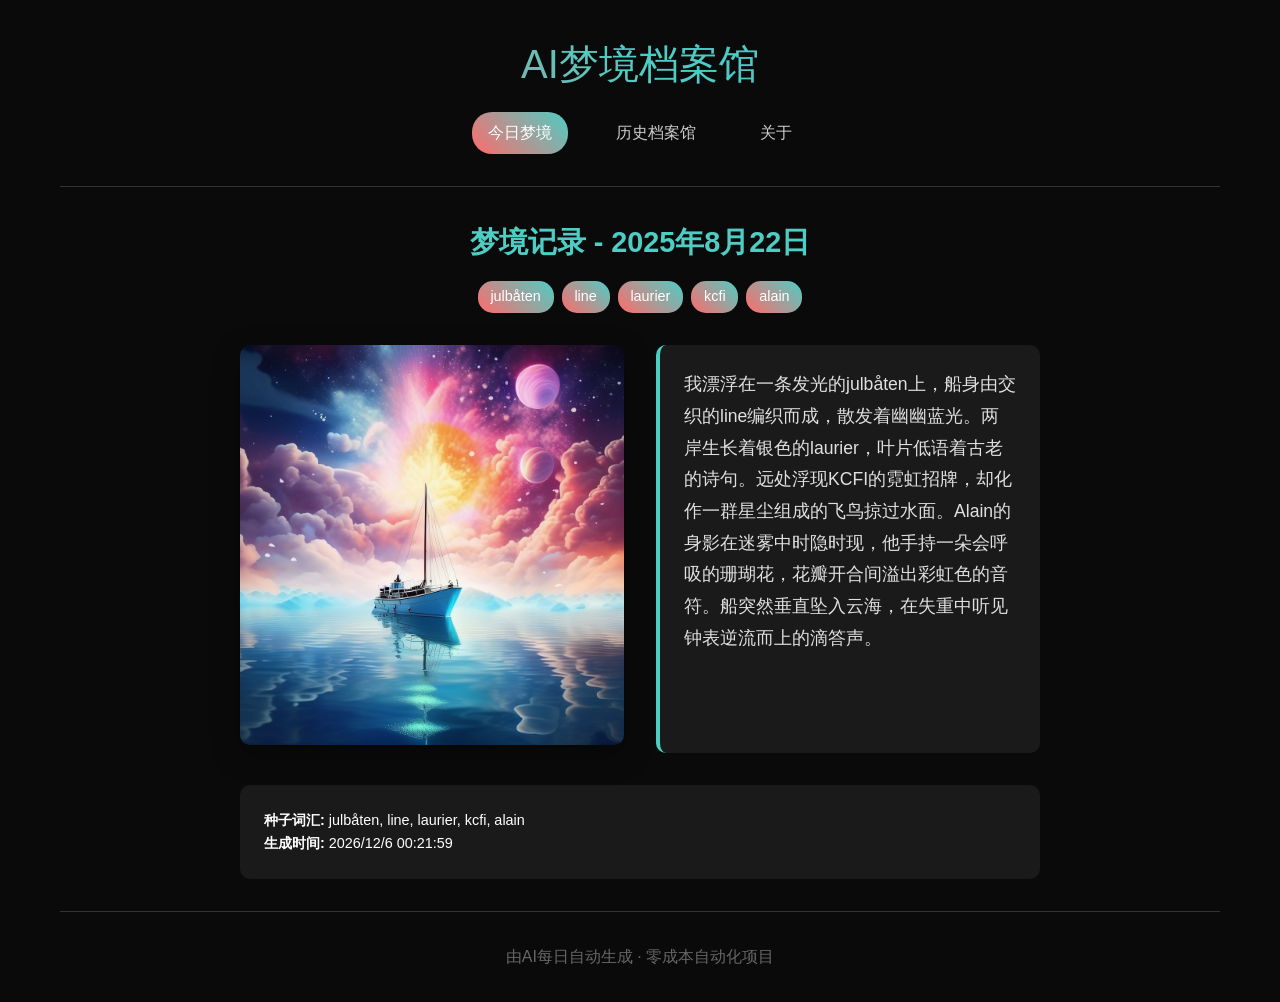
==== index.html @ 32ec64bd "初始版本提交：AI梦境档案馆" ====
<!DOCTYPE html>
<html lang="zh-CN">
<head>
    <meta charset="UTF-8">
    <meta name="viewport" content="width=device-width, initial-scale=1.0">
    <title>AI梦境档案馆 - 今日梦境</title>
    <link rel="stylesheet" href="styles.css">
</head>
<body>
    <div class="container">
        <header>
            <h1>AI梦境档案馆</h1>
            <nav>
                <a href="index.html" class="active">今日梦境</a>
                <a href="archive.html">历史档案馆</a>
                <a href="about.html">关于</a>
            </nav>
        </header>

        <main>
            <div id="loading" class="loading">
                <div class="spinner"></div>
                <p>正在加载今日梦境...</p>
            </div>

            <div id="dream-container" class="dream-container hidden">
                <div class="dream-header">
                    <h2 id="dream-date">今日梦境</h2>
                    <div class="seeds" id="dream-seeds"></div>
                </div>

                <div class="dream-content">
                    <div class="dream-image">
                        <img id="dream-img" src="" alt="今日梦境图像">
                    </div>
                    <div class="dream-text">
                        <p id="dream-text"></p>
                    </div>
                </div>

                <div class="dream-meta">
                    <p><strong>种子词汇:</strong> <span id="seeds-list"></span></p>
                    <p><strong>生成时间:</strong> <span id="generation-time"></span></p>
                </div>
            </div>

            <div id="error-message" class="error-message hidden">
                <p>无法加载梦境数据，请稍后再试。</p>
            </div>
        </main>

        <footer>
            <p>由AI每日自动生成 · 零成本自动化项目</p>
        </footer>
    </div>

    <script src="main.js"></script>
</body>
</html>
---- styles.css ----
/* 全局样式 */
* {
    margin: 0;
    padding: 0;
    box-sizing: border-box;
}

body {
    font-family: -apple-system, BlinkMacSystemFont, 'Segoe UI', Roboto, Oxygen, Ubuntu, Cantarell, sans-serif;
    background-color: #0a0a0a;
    color: #ffffff;
    line-height: 1.6;
    min-height: 100vh;
}

.container {
    max-width: 1200px;
    margin: 0 auto;
    padding: 0 20px;
    min-height: 100vh;
    display: flex;
    flex-direction: column;
}

/* 头部导航 */
header {
    padding: 2rem 0;
    text-align: center;
    border-bottom: 1px solid #333;
}

header h1 {
    font-size: 2.5rem;
    font-weight: 300;
    margin-bottom: 1rem;
    background: linear-gradient(45deg, #ff6b6b, #4ecdc4, #45b7d1);
    -webkit-background-clip: text;
    -webkit-text-fill-color: transparent;
    background-clip: text;
}

nav {
    display: flex;
    justify-content: center;
    gap: 2rem;
    flex-wrap: wrap;
}

nav a {
    color: #ccc;
    text-decoration: none;
    padding: 0.5rem 1rem;
    border-radius: 20px;
    transition: all 0.3s ease;
}

nav a:hover,
nav a.active {
    color: #fff;
    background: linear-gradient(45deg, #ff6b6b, #4ecdc4);
}

/* 主要内容区域 */
main {
    flex: 1;
    padding: 2rem 0;
}

/* 加载状态 */
.loading {
    text-align: center;
    padding: 3rem;
}

.spinner {
    width: 40px;
    height: 40px;
    border: 4px solid #333;
    border-top: 4px solid #4ecdc4;
    border-radius: 50%;
    animation: spin 1s linear infinite;
    margin: 0 auto 1rem;
}

@keyframes spin {
    0% { transform: rotate(0deg); }
    100% { transform: rotate(360deg); }
}

/* 错误和空状态消息 */
.error-message,
.empty-message {
    text-align: center;
    padding: 3rem;
    color: #ff6b6b;
}

/* 今日梦境样式 */
.dream-container {
    max-width: 800px;
    margin: 0 auto;
}

.dream-header {
    text-align: center;
    margin-bottom: 2rem;
}

.dream-header h2 {
    font-size: 1.8rem;
    margin-bottom: 1rem;
    color: #4ecdc4;
}

.seeds {
    display: flex;
    justify-content: center;
    gap: 0.5rem;
    flex-wrap: wrap;
}

.seed-tag {
    background: linear-gradient(45deg, #ff6b6b, #4ecdc4);
    color: white;
    padding: 0.3rem 0.8rem;
    border-radius: 15px;
    font-size: 0.9rem;
    font-weight: 500;
}

.dream-content {
    display: grid;
    grid-template-columns: 1fr 1fr;
    gap: 2rem;
    margin-bottom: 2rem;
}

.dream-image img {
    width: 100%;
    height: 400px;
    object-fit: cover;
    border-radius: 10px;
    box-shadow: 0 10px 30px rgba(0, 0, 0, 0.3);
}

.dream-text {
    background: #1a1a1a;
    padding: 1.5rem;
    border-radius: 10px;
    border-left: 4px solid #4ecdc4;
}

.dream-text p {
    font-size: 1.1rem;
    line-height: 1.8;
    color: #e0e0e0;
}

.dream-meta {
    background: #1a1a1a;
    padding: 1.5rem;
    border-radius: 10px;
    font-size: 0.9rem;
}

/* 档案馆样式 */
.archive-header {
    text-align: center;
    margin-bottom: 2rem;
}

.archive-header h2 {
    font-size: 2rem;
    margin-bottom: 0.5rem;
    color: #4ecdc4;
}

.archive-header p {
    color: #ccc;
    font-size: 1.1rem;
}

.gallery-container {
    display: grid;
    grid-template-columns: repeat(auto-fill, minmax(300px, 1fr));
    gap: 2rem;
    padding: 1rem 0;
}

.dream-card {
    background: #1a1a1a;
    border-radius: 10px;
    overflow: hidden;
    transition: transform 0.3s ease, box-shadow 0.3s ease;
}

.dream-card:hover {
    transform: translateY(-5px);
    box-shadow: 0 15px 40px rgba(0, 0, 0, 0.4);
}

.card-image {
    position: relative;
    height: 200px;
    overflow: hidden;
}

.card-image img {
    width: 100%;
    height: 100%;
    object-fit: cover;
    transition: transform 0.3s ease;
}

.dream-card:hover .card-image img {
    transform: scale(1.05);
}

.card-overlay {
    position: absolute;
    top: 0;
    left: 0;
    right: 0;
    bottom: 0;
    background: linear-gradient(to top, rgba(0, 0, 0, 0.8), transparent);
    display: flex;
    align-items: flex-end;
    padding: 1rem;
}

.card-date {
    color: white;
    font-weight: 500;
    font-size: 0.9rem;
}

.card-content {
    padding: 1.5rem;
}

.card-content h3 {
    font-size: 1.2rem;
    margin-bottom: 0.5rem;
    color: #4ecdc4;
}

.card-seeds {
    display: flex;
    gap: 0.3rem;
    flex-wrap: wrap;
    margin-bottom: 1rem;
}

.card-seeds .seed-tag {
    font-size: 0.8rem;
    padding: 0.2rem 0.6rem;
}

.card-preview {
    color: #ccc;
    font-size: 0.9rem;
    margin-bottom: 1rem;
    line-height: 1.5;
}

.view-details {
    background: linear-gradient(45deg, #ff6b6b, #4ecdc4);
    color: white;
    border: none;
    padding: 0.5rem 1rem;
    border-radius: 20px;
    cursor: pointer;
    font-size: 0.9rem;
    transition: opacity 0.3s ease;
}

.view-details:hover {
    opacity: 0.9;
}

/* 关于页面样式 */
.about-content {
    max-width: 800px;
    margin: 0 auto;
}

.about-content h2 {
    font-size: 2rem;
    margin-bottom: 2rem;
    color: #4ecdc4;
    text-align: center;
}

.about-content section {
    margin-bottom: 2rem;
    background: #1a1a1a;
    padding: 1.5rem;
    border-radius: 10px;
}

.about-content h3 {
    color: #4ecdc4;
    margin-bottom: 1rem;
    font-size: 1.3rem;
}

.about-content p,
.about-content li {
    color: #e0e0e0;
    line-height: 1.6;
}

.about-content ul,
.about-content ol {
    padding-left: 1.5rem;
}

.about-content li {
    margin-bottom: 0.5rem;
}

.about-content a {
    color: #4ecdc4;
    text-decoration: none;
}

.about-content a:hover {
    text-decoration: underline;
}

/* 页脚 */
footer {
    text-align: center;
    padding: 2rem 0;
    margin-top: auto;
    border-top: 1px solid #333;
    color: #666;
}

/* 工具类 */
.hidden {
    display: none !important;
}

/* 响应式设计 */
@media (max-width: 768px) {
    .container {
        padding: 0 15px;
    }
    
    header h1 {
        font-size: 2rem;
    }
    
    nav {
        gap: 1rem;
    }
    
    .dream-content {
        grid-template-columns: 1fr;
        gap: 1.5rem;
    }
    
    .dream-image img {
        height: 300px;
    }
    
    .gallery-container {
        grid-template-columns: 1fr;
        gap: 1.5rem;
    }
    
    .about-content section {
        padding: 1rem;
    }
}

@media (max-width: 480px) {
    header h1 {
        font-size: 1.8rem;
    }
    
    nav {
        flex-direction: column;
        align-items: center;
    }
    
    .dream-image img {
        height: 250px;
    }
    
    .dream-text,
    .dream-meta {
        padding: 1rem;
    }
}
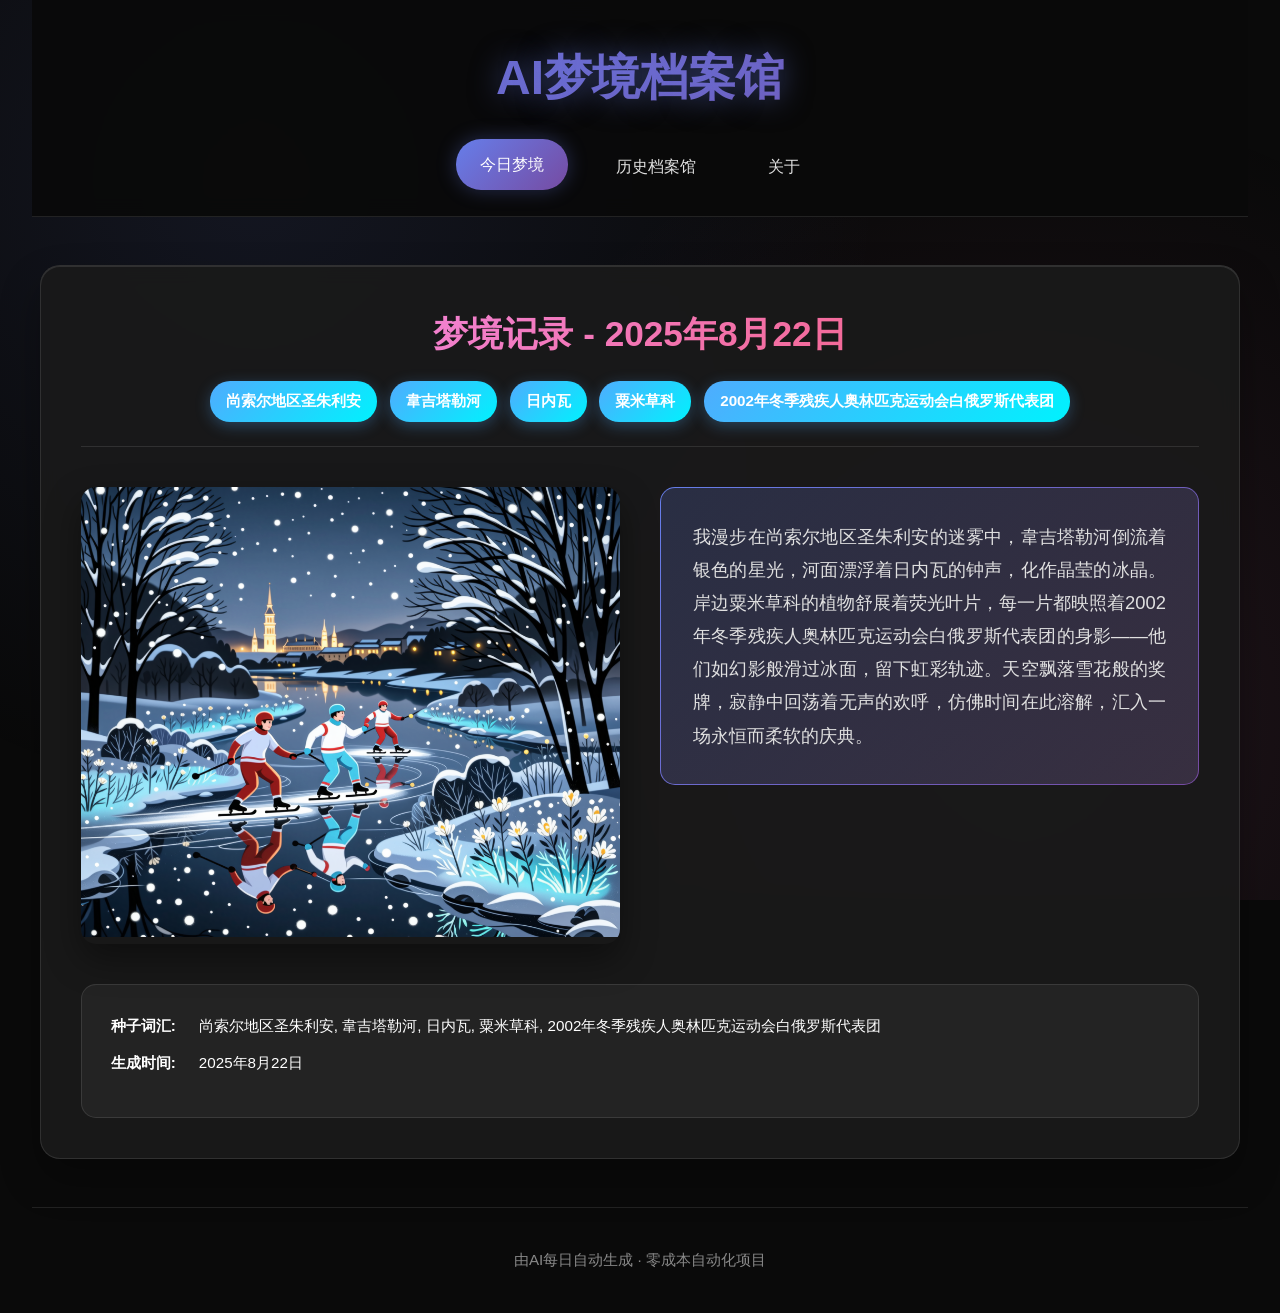
==== commit e1c0982b: "修改缓存控制、词汇生成" ====
--- a/index.html
+++ b/index.html
@@ -3,7 +3,7 @@
 <head>
     <meta charset="UTF-8">
     <meta name="viewport" content="width=device-width, initial-scale=1.0">
-    <title>AI梦境档案馆 - 今日梦境</title>
+    <title>AI梦境档案馆</title>
     <link rel="stylesheet" href="styles.css">
 </head>
 <body>
@@ -20,7 +20,7 @@
         <main>
             <div id="loading" class="loading">
                 <div class="spinner"></div>
-                <p>正在加载今日梦境...</p>
+                <p>正在加载梦境...</p>
             </div>
 
             <div id="dream-container" class="dream-container hidden">
--- a/styles.css
+++ b/styles.css
@@ -1,90 +1,185 @@
-/* 全局样式 */
+/* 全局样式重置和基础设置 */
 * {
     margin: 0;
     padding: 0;
     box-sizing: border-box;
 }
 
+:root {
+    --primary-gradient: linear-gradient(135deg, #667eea 0%, #764ba2 100%);
+    --secondary-gradient: linear-gradient(135deg, #f093fb 0%, #f5576c 100%);
+    --accent-gradient: linear-gradient(135deg, #4facfe 0%, #00f2fe 100%);
+    --dark-bg: #0a0a0a;
+    --darker-bg: #050505;
+    --card-bg: rgba(26, 26, 26, 0.95);
+    --text-primary: #ffffff;
+    --text-secondary: #e0e0e0;
+    --text-muted: #888;
+    --border-color: rgba(255, 255, 255, 0.1);
+    --shadow-glow: 0 0 20px rgba(102, 126, 234, 0.3);
+    --transition: all 0.3s cubic-bezier(0.4, 0, 0.2, 1);
+}
+
 body {
-    font-family: -apple-system, BlinkMacSystemFont, 'Segoe UI', Roboto, Oxygen, Ubuntu, Cantarell, sans-serif;
-    background-color: #0a0a0a;
-    color: #ffffff;
+    font-family: 'Inter', -apple-system, BlinkMacSystemFont, 'Segoe UI', Roboto, Oxygen, Ubuntu, Cantarell, sans-serif;
+    background: var(--dark-bg);
+    color: var(--text-primary);
     line-height: 1.6;
     min-height: 100vh;
-}
-
+    overflow-x: hidden;
+}
+
+/* 背景动画效果 */
+body::before {
+    content: '';
+    position: fixed;
+    top: 0;
+    left: 0;
+    width: 100%;
+    height: 100%;
+    background: 
+        radial-gradient(circle at 20% 20%, rgba(102, 126, 234, 0.1) 0%, transparent 50%),
+        radial-gradient(circle at 80% 80%, rgba(244, 114, 182, 0.1) 0%, transparent 50%);
+    z-index: -1;
+    animation: float 20s ease-in-out infinite;
+}
+
+@keyframes float {
+    0%, 100% { transform: translateY(0px) rotate(0deg); }
+    50% { transform: translateY(-20px) rotate(180deg); }
+}
+
+/* 容器样式 */
 .container {
-    max-width: 1200px;
+    max-width: 1400px;
     margin: 0 auto;
-    padding: 0 20px;
+    padding: 0 2rem;
     min-height: 100vh;
     display: flex;
     flex-direction: column;
 }
 
-/* 头部导航 */
+/* 头部导航 - 现代化设计 */
 header {
-    padding: 2rem 0;
+    padding: 2.5rem 0 1.5rem;
     text-align: center;
-    border-bottom: 1px solid #333;
+    border-bottom: 1px solid var(--border-color);
+    background: rgba(10, 10, 10, 0.95);
+    backdrop-filter: blur(10px);
+    position: sticky;
+    top: 0;
+    z-index: 1000;
 }
 
 header h1 {
-    font-size: 2.5rem;
-    font-weight: 300;
-    margin-bottom: 1rem;
-    background: linear-gradient(45deg, #ff6b6b, #4ecdc4, #45b7d1);
+    font-size: 3rem;
+    font-weight: 800;
+    margin-bottom: 1.5rem;
+    background: var(--primary-gradient);
     -webkit-background-clip: text;
     -webkit-text-fill-color: transparent;
     background-clip: text;
+    text-shadow: 0 0 30px rgba(102, 126, 234, 0.5);
+    animation: glow 2s ease-in-out infinite alternate;
+}
+
+@keyframes glow {
+    from { text-shadow: 0 0 20px rgba(102, 126, 234, 0.5); }
+    to { text-shadow: 0 0 30px rgba(102, 126, 234, 0.8), 0 0 40px rgba(102, 126, 234, 0.6); }
 }
 
 nav {
     display: flex;
     justify-content: center;
-    gap: 2rem;
+    gap: 1.5rem;
     flex-wrap: wrap;
 }
 
 nav a {
-    color: #ccc;
+    color: var(--text-secondary);
     text-decoration: none;
-    padding: 0.5rem 1rem;
-    border-radius: 20px;
-    transition: all 0.3s ease;
+    padding: 0.8rem 1.5rem;
+    border-radius: 25px;
+    transition: var(--transition);
+    font-weight: 500;
+    position: relative;
+    overflow: hidden;
+}
+
+nav a::before {
+    content: '';
+    position: absolute;
+    top: 0;
+    left: -100%;
+    width: 100%;
+    height: 100%;
+    background: var(--primary-gradient);
+    transition: var(--transition);
+    z-index: -1;
+}
+
+nav a:hover::before,
+nav a.active::before {
+    left: 0;
 }
 
 nav a:hover,
 nav a.active {
-    color: #fff;
-    background: linear-gradient(45deg, #ff6b6b, #4ecdc4);
+    color: var(--text-primary);
+    transform: translateY(-2px);
+    box-shadow: var(--shadow-glow);
 }
 
 /* 主要内容区域 */
 main {
     flex: 1;
-    padding: 2rem 0;
-}
-
-/* 加载状态 */
+    padding: 3rem 0;
+}
+
+/* 加载状态 - 现代化设计 */
 .loading {
     text-align: center;
-    padding: 3rem;
+    padding: 4rem 2rem;
 }
 
 .spinner {
-    width: 40px;
-    height: 40px;
-    border: 4px solid #333;
-    border-top: 4px solid #4ecdc4;
+    width: 60px;
+    height: 60px;
+    border: 3px solid rgba(255, 255, 255, 0.1);
+    border-top: 3px solid var(--text-primary);
     border-radius: 50%;
     animation: spin 1s linear infinite;
-    margin: 0 auto 1rem;
+    margin: 0 auto 1.5rem;
+    position: relative;
+}
+
+.spinner::after {
+    content: '';
+    position: absolute;
+    top: -5px;
+    left: -5px;
+    right: -5px;
+    bottom: -5px;
+    border: 2px solid transparent;
+    border-top: 2px solid rgba(102, 126, 234, 0.5);
+    border-radius: 50%;
+    animation: spin 2s linear infinite;
 }
 
 @keyframes spin {
     0% { transform: rotate(0deg); }
     100% { transform: rotate(360deg); }
+}
+
+.loading p {
+    font-size: 1.2rem;
+    color: var(--text-secondary);
+    animation: pulse 2s ease-in-out infinite;
+}
+
+@keyframes pulse {
+    0%, 100% { opacity: 1; }
+    50% { opacity: 0.7; }
 }
 
 /* 错误和空状态消息 */
@@ -93,115 +188,216 @@
     text-align: center;
     padding: 3rem;
     color: #ff6b6b;
-}
-
-/* 今日梦境样式 */
+    background: rgba(255, 107, 107, 0.1);
+    border-radius: 15px;
+    border: 1px solid rgba(255, 107, 107, 0.3);
+}
+
+/* 今日梦境样式 - 现代化设计 */
 .dream-container {
-    max-width: 800px;
+    max-width: 1200px;
     margin: 0 auto;
+    background: var(--card-bg);
+    border-radius: 20px;
+    padding: 2.5rem;
+    box-shadow: 
+        0 20px 40px rgba(0, 0, 0, 0.3),
+        inset 0 1px 0 rgba(255, 255, 255, 0.1);
+    backdrop-filter: blur(10px);
+    border: 1px solid var(--border-color);
+    animation: fadeInUp 0.8s ease-out;
+}
+
+@keyframes fadeInUp {
+    from {
+        opacity: 0;
+        transform: translateY(30px);
+    }
+    to {
+        opacity: 1;
+        transform: translateY(0);
+    }
 }
 
 .dream-header {
     text-align: center;
-    margin-bottom: 2rem;
+    margin-bottom: 2.5rem;
+    padding-bottom: 1.5rem;
+    border-bottom: 1px solid var(--border-color);
 }
 
 .dream-header h2 {
-    font-size: 1.8rem;
-    margin-bottom: 1rem;
-    color: #4ecdc4;
+    font-size: 2.2rem;
+    margin-bottom: 1.2rem;
+    background: var(--secondary-gradient);
+    -webkit-background-clip: text;
+    -webkit-text-fill-color: transparent;
+    background-clip: text;
+    font-weight: 700;
 }
 
 .seeds {
     display: flex;
     justify-content: center;
-    gap: 0.5rem;
+    gap: 0.8rem;
     flex-wrap: wrap;
 }
 
 .seed-tag {
-    background: linear-gradient(45deg, #ff6b6b, #4ecdc4);
+    background: var(--accent-gradient);
     color: white;
-    padding: 0.3rem 0.8rem;
-    border-radius: 15px;
-    font-size: 0.9rem;
-    font-weight: 500;
+    padding: 0.5rem 1rem;
+    border-radius: 20px;
+    font-size: 0.95rem;
+    font-weight: 600;
+    transition: var(--transition);
+    cursor: pointer;
+    box-shadow: 0 4px 15px rgba(79, 172, 254, 0.3);
+}
+
+.seed-tag:hover {
+    transform: translateY(-2px);
+    box-shadow: 0 6px 20px rgba(79, 172, 254, 0.5);
 }
 
 .dream-content {
     display: grid;
     grid-template-columns: 1fr 1fr;
-    gap: 2rem;
-    margin-bottom: 2rem;
+    gap: 2.5rem;
+    margin-bottom: 2.5rem;
+    align-items: start;
+}
+
+.dream-image {
+    position: relative;
+    overflow: hidden;
+    border-radius: 15px;
+    box-shadow: 0 15px 35px rgba(0, 0, 0, 0.4);
+    transition: var(--transition);
+}
+
+.dream-image:hover {
+    transform: translateY(-5px);
+    box-shadow: 0 20px 45px rgba(0, 0, 0, 0.5);
 }
 
 .dream-image img {
     width: 100%;
-    height: 400px;
+    height: 450px;
     object-fit: cover;
-    border-radius: 10px;
-    box-shadow: 0 10px 30px rgba(0, 0, 0, 0.3);
+    transition: transform 0.3s ease;
+}
+
+.dream-image:hover img {
+    transform: scale(1.05);
 }
 
 .dream-text {
-    background: #1a1a1a;
-    padding: 1.5rem;
-    border-radius: 10px;
-    border-left: 4px solid #4ecdc4;
+    background: rgba(255, 255, 255, 0.05);
+    padding: 2rem;
+    border-radius: 15px;
+    border-left: 4px solid transparent;
+    background: linear-gradient(145deg, rgba(26, 26, 26, 0.8), rgba(40, 40, 40, 0.8)) padding-box,
+                var(--primary-gradient) border-box;
+    border: 1px solid transparent;
 }
 
 .dream-text p {
-    font-size: 1.1rem;
+    font-size: 1.15rem;
     line-height: 1.8;
-    color: #e0e0e0;
+    color: var(--text-secondary);
+    text-align: justify;
 }
 
 .dream-meta {
-    background: #1a1a1a;
-    padding: 1.5rem;
-    border-radius: 10px;
-    font-size: 0.9rem;
-}
-
-/* 档案馆样式 */
+    background: rgba(255, 255, 255, 0.05);
+    padding: 1.8rem;
+    border-radius: 15px;
+    font-size: 0.95rem;
+    border: 1px solid var(--border-color);
+}
+
+.dream-meta p {
+    margin-bottom: 0.8rem;
+    display: flex;
+    align-items: center;
+}
+
+.dream-meta strong {
+    color: var(--text-primary);
+    margin-right: 0.5rem;
+    min-width: 80px;
+}
+
+/* 档案馆样式 - 现代化设计 */
 .archive-header {
     text-align: center;
-    margin-bottom: 2rem;
+    margin-bottom: 3rem;
+    padding: 2rem;
+    background: var(--card-bg);
+    border-radius: 20px;
+    border: 1px solid var(--border-color);
 }
 
 .archive-header h2 {
-    font-size: 2rem;
-    margin-bottom: 0.5rem;
-    color: #4ecdc4;
+    font-size: 2.5rem;
+    margin-bottom: 1rem;
+    background: var(--primary-gradient);
+    -webkit-background-clip: text;
+    -webkit-text-fill-color: transparent;
+    background-clip: text;
+    font-weight: 800;
 }
 
 .archive-header p {
-    color: #ccc;
-    font-size: 1.1rem;
+    color: var(--text-secondary);
+    font-size: 1.2rem;
+    opacity: 0.9;
 }
 
 .gallery-container {
     display: grid;
-    grid-template-columns: repeat(auto-fill, minmax(300px, 1fr));
+    grid-template-columns: repeat(auto-fill, minmax(350px, 1fr));
     gap: 2rem;
     padding: 1rem 0;
 }
 
 .dream-card {
-    background: #1a1a1a;
-    border-radius: 10px;
+    background: var(--card-bg);
+    border-radius: 20px;
     overflow: hidden;
-    transition: transform 0.3s ease, box-shadow 0.3s ease;
+    transition: var(--transition);
+    border: 1px solid var(--border-color);
+    position: relative;
+}
+
+.dream-card::before {
+    content: '';
+    position: absolute;
+    top: 0;
+    left: 0;
+    right: 0;
+    bottom: 0;
+    background: var(--primary-gradient);
+    opacity: 0;
+    transition: var(--transition);
+    z-index: 1;
 }
 
 .dream-card:hover {
-    transform: translateY(-5px);
-    box-shadow: 0 15px 40px rgba(0, 0, 0, 0.4);
+    transform: translateY(-8px);
+    box-shadow: 
+        0 25px 50px rgba(0, 0, 0, 0.4),
+        var(--shadow-glow);
+}
+
+.dream-card:hover::before {
+    opacity: 0.1;
 }
 
 .card-image {
     position: relative;
-    height: 200px;
+    height: 250px;
     overflow: hidden;
 }
 
@@ -213,7 +409,7 @@
 }
 
 .dream-card:hover .card-image img {
-    transform: scale(1.05);
+    transform: scale(1.1);
 }
 
 .card-overlay {
@@ -225,116 +421,159 @@
     background: linear-gradient(to top, rgba(0, 0, 0, 0.8), transparent);
     display: flex;
     align-items: flex-end;
-    padding: 1rem;
+    padding: 1.5rem;
+    z-index: 2;
 }
 
 .card-date {
     color: white;
-    font-weight: 500;
-    font-size: 0.9rem;
+    font-weight: 600;
+    font-size: 1rem;
 }
 
 .card-content {
-    padding: 1.5rem;
+    padding: 2rem;
+    position: relative;
+    z-index: 2;
 }
 
 .card-content h3 {
-    font-size: 1.2rem;
-    margin-bottom: 0.5rem;
-    color: #4ecdc4;
+    font-size: 1.3rem;
+    margin-bottom: 1rem;
+    color: var(--text-primary);
+    font-weight: 700;
 }
 
 .card-seeds {
     display: flex;
-    gap: 0.3rem;
+    gap: 0.5rem;
     flex-wrap: wrap;
-    margin-bottom: 1rem;
+    margin-bottom: 1.2rem;
 }
 
 .card-seeds .seed-tag {
-    font-size: 0.8rem;
-    padding: 0.2rem 0.6rem;
+    font-size: 0.85rem;
+    padding: 0.3rem 0.8rem;
 }
 
 .card-preview {
-    color: #ccc;
-    font-size: 0.9rem;
-    margin-bottom: 1rem;
-    line-height: 1.5;
+    color: var(--text-secondary);
+    font-size: 0.95rem;
+    margin-bottom: 1.5rem;
+    line-height: 1.6;
+    display: -webkit-box;
+    -webkit-line-clamp: 3;
+    -webkit-box-orient: vertical;
+    overflow: hidden;
 }
 
 .view-details {
-    background: linear-gradient(45deg, #ff6b6b, #4ecdc4);
+    background: var(--primary-gradient);
     color: white;
     border: none;
-    padding: 0.5rem 1rem;
+    padding: 0.8rem 1.5rem;
+    border-radius: 25px;
+    cursor: pointer;
+    font-size: 0.95rem;
+    font-weight: 600;
+    transition: var(--transition);
+    width: 100%;
+}
+
+.view-details:hover {
+    transform: translateY(-2px);
+    box-shadow: 0 8px 25px rgba(102, 126, 234, 0.4);
+}
+
+/* 关于页面样式 - 现代化设计 */
+.about-content {
+    max-width: 900px;
+    margin: 0 auto;
+}
+
+.about-content h2 {
+    font-size: 2.8rem;
+    margin-bottom: 2.5rem;
+    background: var(--primary-gradient);
+    -webkit-background-clip: text;
+    -webkit-text-fill-color: transparent;
+    background-clip: text;
+    text-align: center;
+    font-weight: 800;
+}
+
+.about-content section {
+    margin-bottom: 2.5rem;
+    background: var(--card-bg);
+    padding: 2.5rem;
     border-radius: 20px;
-    cursor: pointer;
-    font-size: 0.9rem;
-    transition: opacity 0.3s ease;
-}
-
-.view-details:hover {
-    opacity: 0.9;
-}
-
-/* 关于页面样式 */
-.about-content {
-    max-width: 800px;
-    margin: 0 auto;
-}
-
-.about-content h2 {
-    font-size: 2rem;
-    margin-bottom: 2rem;
-    color: #4ecdc4;
-    text-align: center;
-}
-
-.about-content section {
-    margin-bottom: 2rem;
-    background: #1a1a1a;
-    padding: 1.5rem;
-    border-radius: 10px;
+    border: 1px solid var(--border-color);
+    transition: var(--transition);
+}
+
+.about-content section:hover {
+    transform: translateY(-3px);
+    box-shadow: 0 15px 35px rgba(0, 0, 0, 0.3);
 }
 
 .about-content h3 {
-    color: #4ecdc4;
-    margin-bottom: 1rem;
-    font-size: 1.3rem;
+    color: var(--text-primary);
+    margin-bottom: 1.5rem;
+    font-size: 1.5rem;
+    font-weight: 700;
+    background: var(--secondary-gradient);
+    -webkit-background-clip: text;
+    -webkit-text-fill-color: transparent;
+    background-clip: text;
 }
 
 .about-content p,
 .about-content li {
-    color: #e0e0e0;
-    line-height: 1.6;
+    color: var(--text-secondary);
+    line-height: 1.7;
+    font-size: 1.05rem;
 }
 
 .about-content ul,
 .about-content ol {
-    padding-left: 1.5rem;
+    padding-left: 2rem;
+    margin: 1rem 0;
 }
 
 .about-content li {
-    margin-bottom: 0.5rem;
+    margin-bottom: 0.8rem;
+    position: relative;
+}
+
+.about-content li::before {
+    content: '•';
+    color: #667eea;
+    font-weight: bold;
+    display: inline-block;
+    width: 1em;
+    margin-left: -1em;
 }
 
 .about-content a {
-    color: #4ecdc4;
+    color: #667eea;
     text-decoration: none;
+    transition: var(--transition);
+    font-weight: 600;
 }
 
 .about-content a:hover {
+    color: #764ba2;
     text-decoration: underline;
 }
 
-/* 页脚 */
+/* 页脚样式 */
 footer {
     text-align: center;
-    padding: 2rem 0;
+    padding: 2.5rem 0;
     margin-top: auto;
-    border-top: 1px solid #333;
-    color: #666;
+    border-top: 1px solid var(--border-color);
+    color: var(--text-muted);
+    font-size: 0.95rem;
 }
 
 /* 工具类 */
@@ -342,10 +581,46 @@
     display: none !important;
 }
 
+.fade-in {
+    animation: fadeIn 0.6s ease-out;
+}
+
+@keyframes fadeIn {
+    from { opacity: 0; }
+    to { opacity: 1; }
+}
+
 /* 响应式设计 */
+@media (max-width: 1024px) {
+    .container {
+        padding: 0 1.5rem;
+    }
+    
+    header h1 {
+        font-size: 2.5rem;
+    }
+    
+    .dream-content {
+        grid-template-columns: 1fr;
+        gap: 2rem;
+    }
+    
+    .dream-image img {
+        height: 400px;
+    }
+    
+    .gallery-container {
+        grid-template-columns: repeat(auto-fill, minmax(300px, 1fr));
+    }
+}
+
 @media (max-width: 768px) {
     .container {
-        padding: 0 15px;
+        padding: 0 1rem;
+    }
+    
+    header {
+        padding: 2rem 0 1rem;
     }
     
     header h1 {
@@ -356,13 +631,27 @@
         gap: 1rem;
     }
     
-    .dream-content {
-        grid-template-columns: 1fr;
-        gap: 1.5rem;
+    nav a {
+        padding: 0.6rem 1.2rem;
+        font-size: 0.9rem;
+    }
+    
+    .dream-container {
+        padding: 2rem;
+        margin: 0 1rem;
+    }
+    
+    .dream-header h2 {
+        font-size: 1.8rem;
     }
     
     .dream-image img {
-        height: 300px;
+        height: 350px;
+    }
+    
+    .dream-text,
+    .dream-meta {
+        padding: 1.5rem;
     }
     
     .gallery-container {
@@ -370,8 +659,22 @@
         gap: 1.5rem;
     }
     
+    .archive-header {
+        padding: 1.5rem;
+        margin: 0 1rem 2rem;
+    }
+    
+    .archive-header h2 {
+        font-size: 2rem;
+    }
+    
     .about-content section {
-        padding: 1rem;
+        padding: 2rem;
+        margin: 0 1rem 2rem;
+    }
+    
+    .about-content h2 {
+        font-size: 2.2rem;
     }
 }
 
@@ -383,14 +686,92 @@
     nav {
         flex-direction: column;
         align-items: center;
+        gap: 0.8rem;
+    }
+    
+    .dream-container {
+        padding: 1.5rem;
+    }
+    
+    .dream-header h2 {
+        font-size: 1.6rem;
     }
     
     .dream-image img {
-        height: 250px;
+        height: 300px;
     }
     
     .dream-text,
     .dream-meta {
-        padding: 1rem;
-    }
-}
+        padding: 1.2rem;
+    }
+    
+    .dream-text p {
+        font-size: 1rem;
+    }
+    
+    .seed-tag {
+        font-size: 0.85rem;
+        padding: 0.4rem 0.8rem;
+    }
+    
+    .archive-header h2 {
+        font-size: 1.8rem;
+    }
+    
+    .about-content h2 {
+        font-size: 2rem;
+    }
+    
+    .about-content section {
+        padding: 1.5rem;
+    }
+    
+    footer {
+        padding: 2rem 0;
+    }
+}
+
+/* 滚动条美化 */
+::-webkit-scrollbar {
+    width: 8px;
+}
+
+::-webkit-scrollbar-track {
+    background: var(--darker-bg);
+}
+
+::-webkit-scrollbar-thumb {
+    background: var(--primary-gradient);
+    border-radius: 4px;
+}
+
+::-webkit-scrollbar-thumb:hover {
+    background: var(--secondary-gradient);
+}
+
+/* 选择文本样式 */
+::selection {
+    background: rgba(102, 126, 234, 0.3);
+    color: var(--text-primary);
+}
+
+/* 焦点样式 */
+:focus {
+    outline: 2px solid #667eea;
+    outline-offset: 2px;
+}
+
+/* 图片加载过渡效果 */
+img {
+    transition: opacity 0.3s ease;
+}
+
+img[src=""], 
+img:not([src]) {
+    opacity: 0;
+}
+
+img.loaded {
+    opacity: 1;
+}
